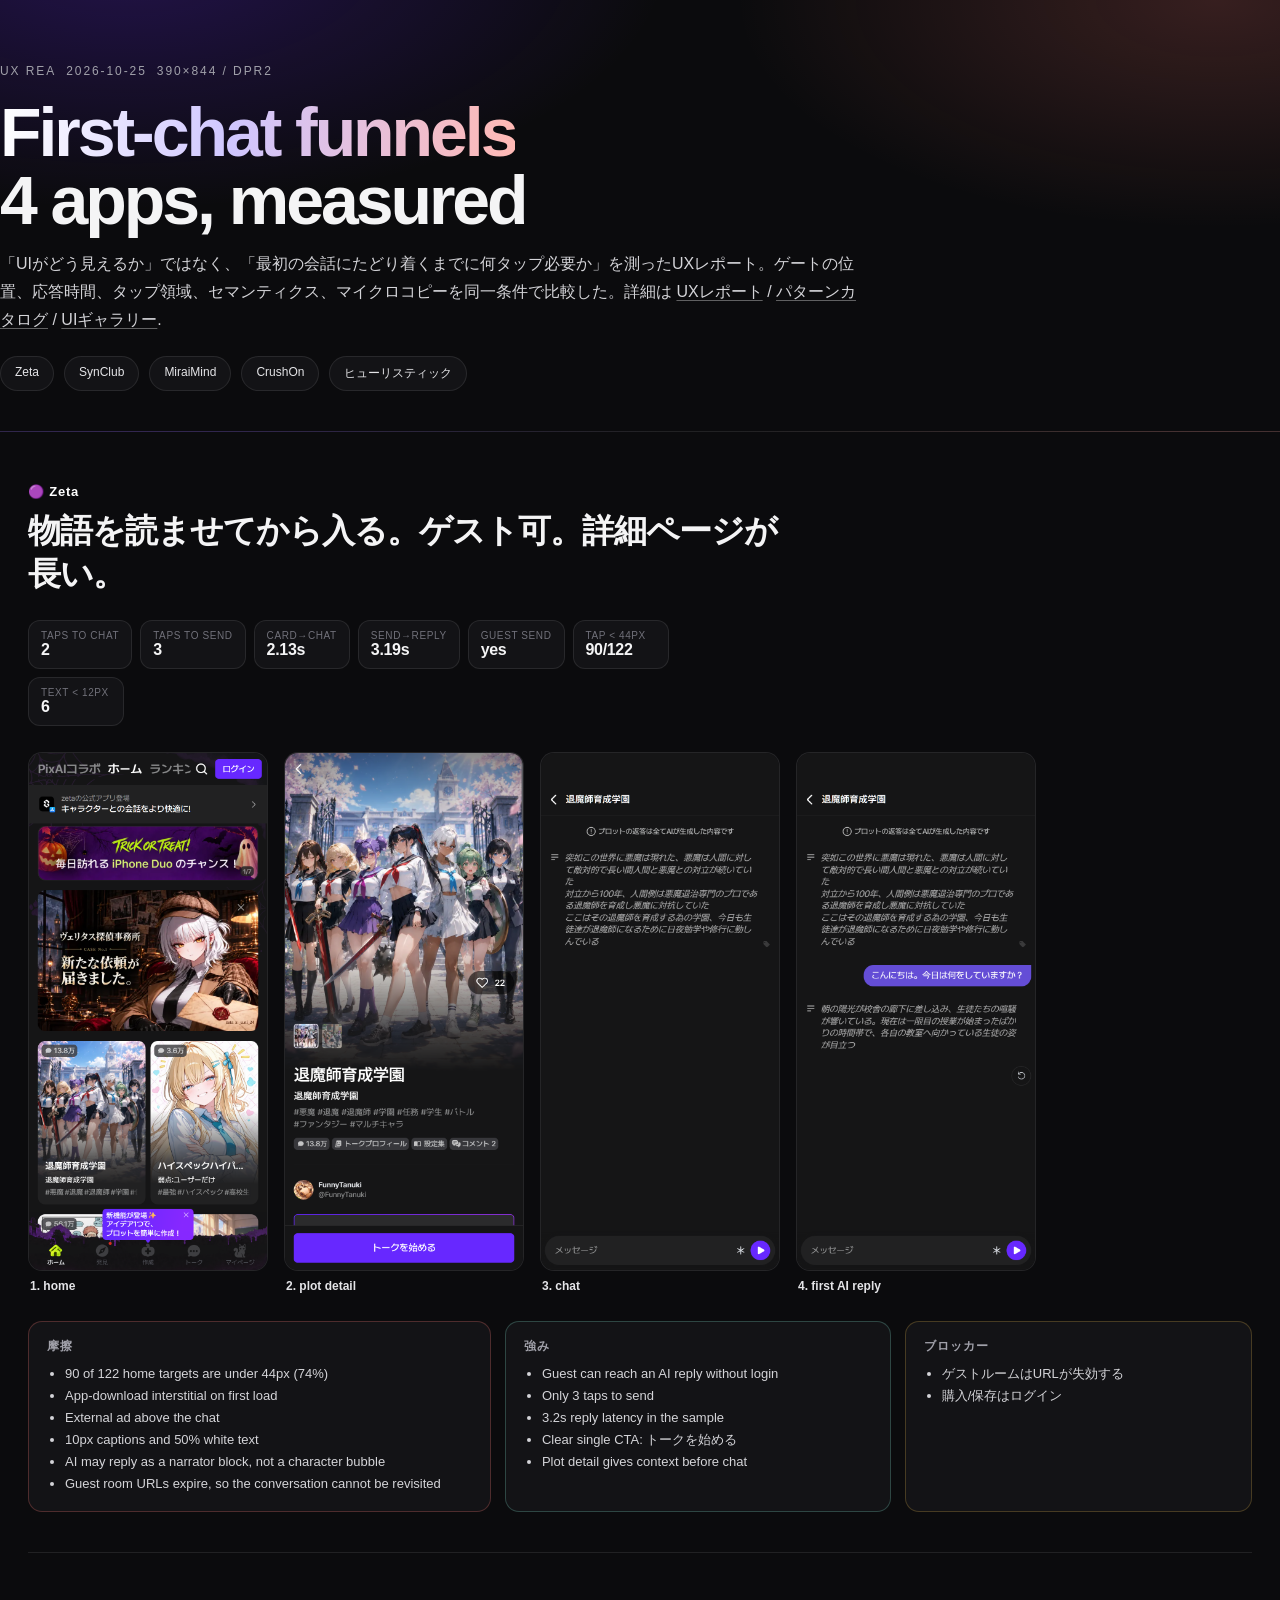
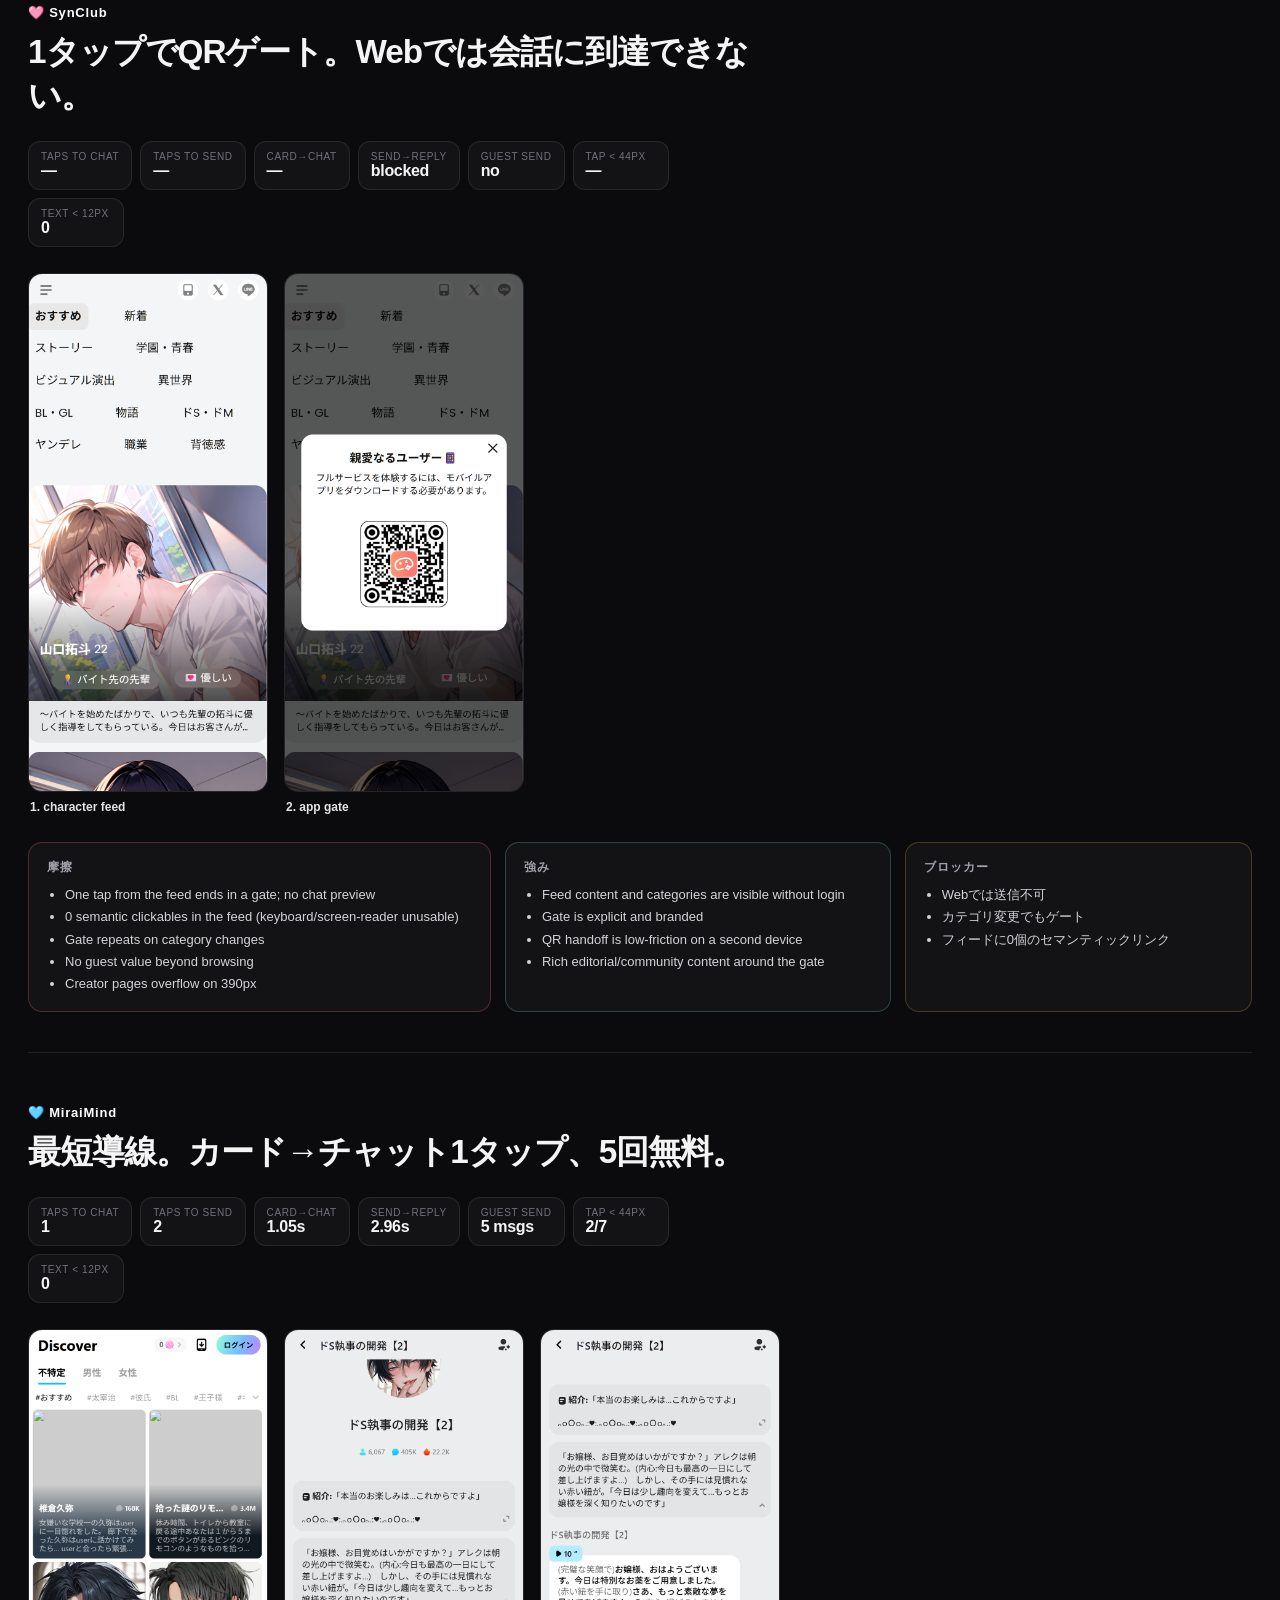
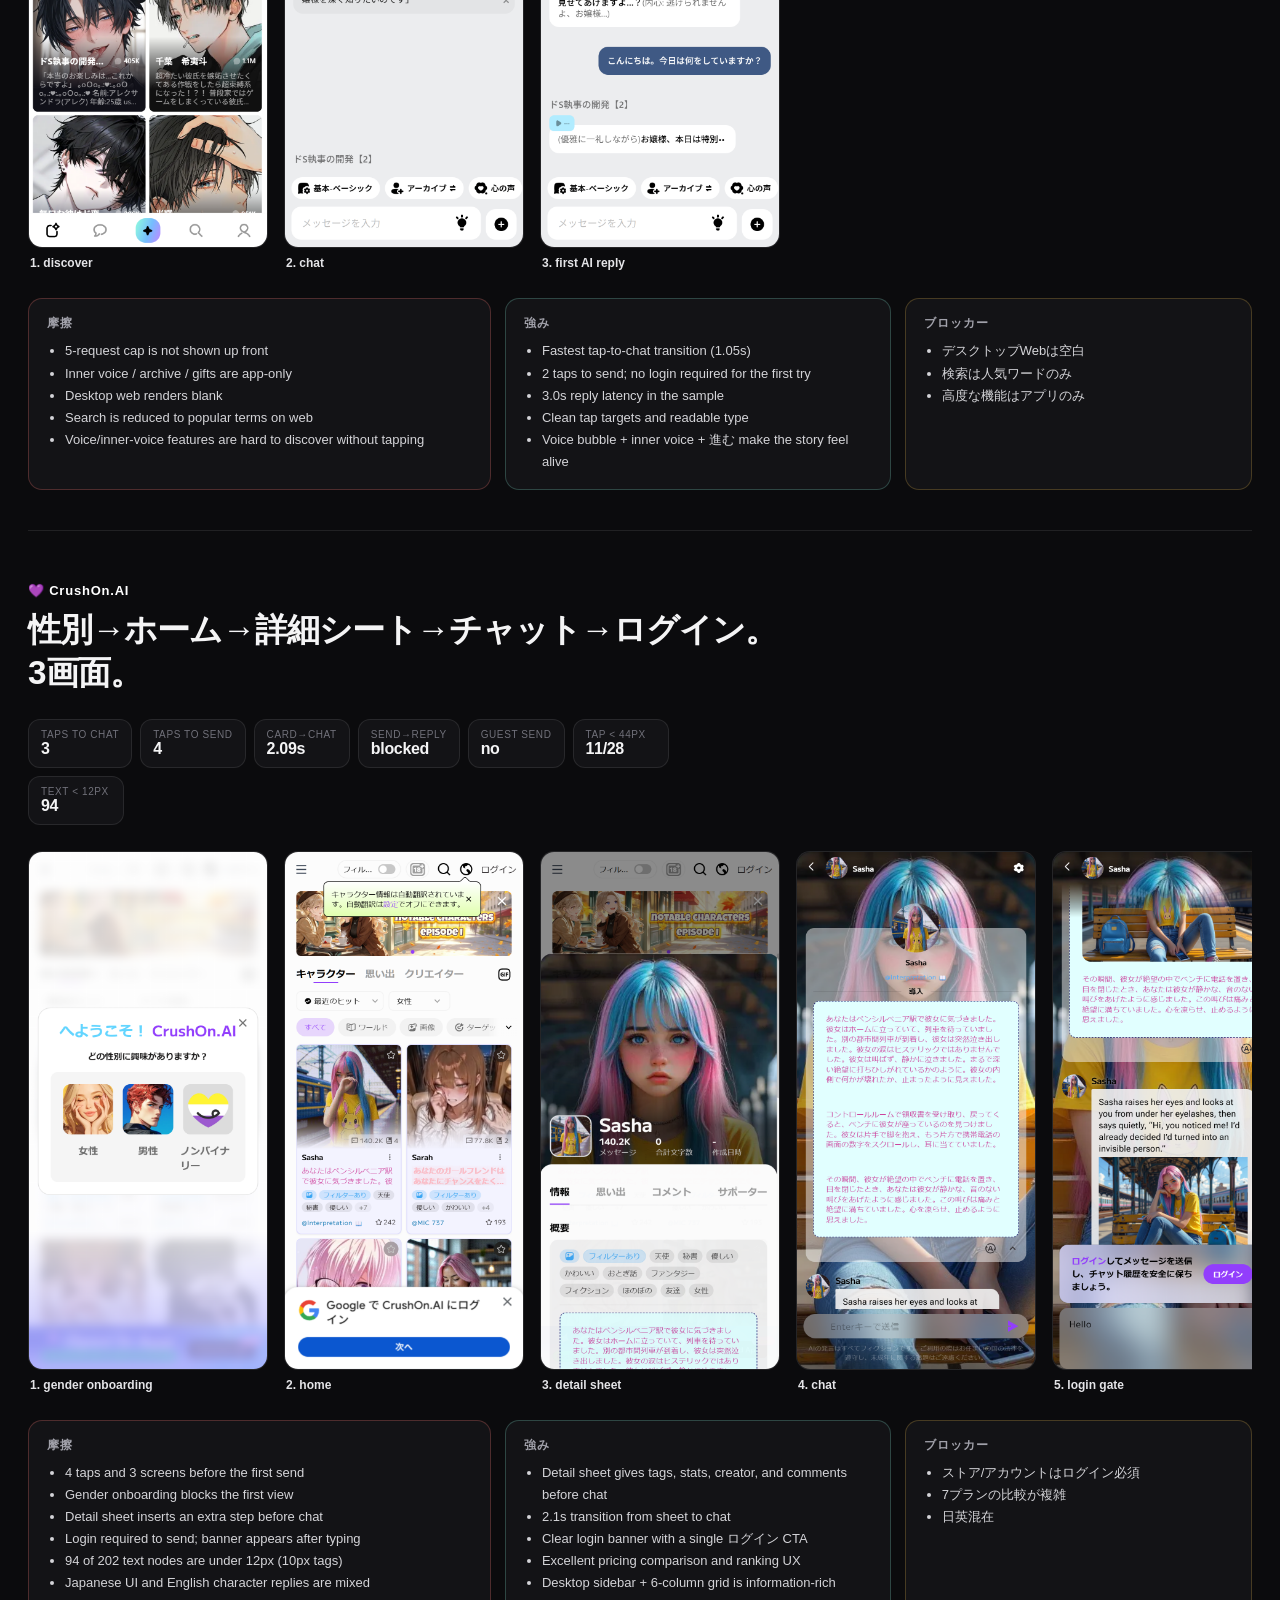
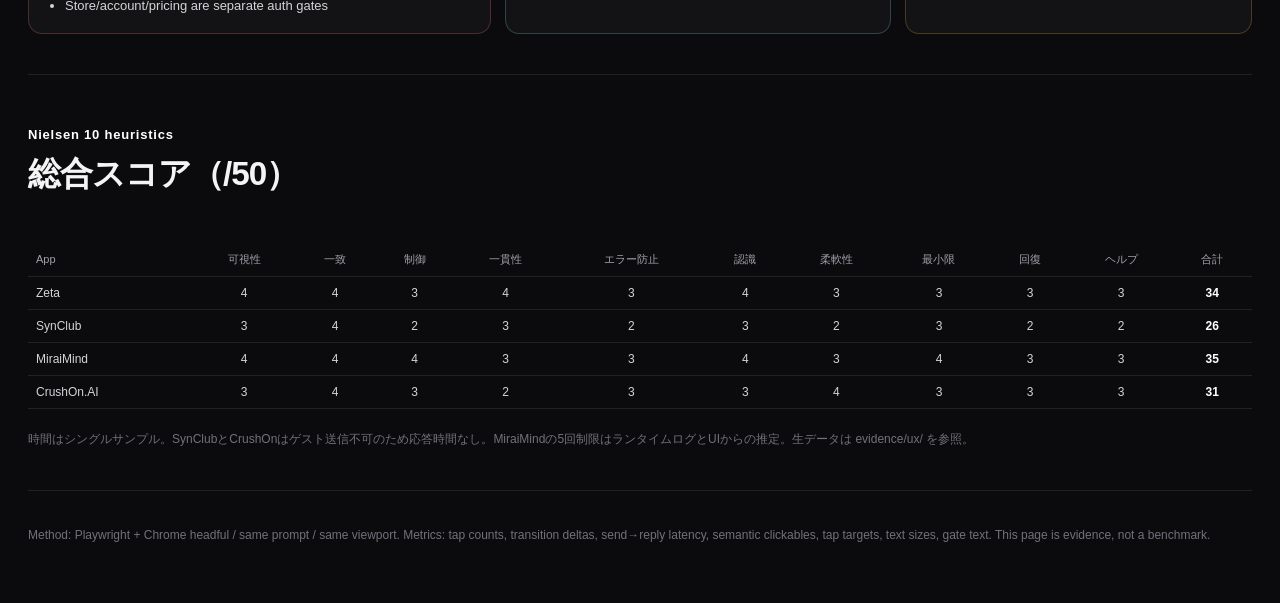
==== ux.html @ 7c49c16c "docs: add UX reverse-engineering report, funnel metrics, and pattern catalog" ====
<!DOCTYPE html>
<html lang="ja">
<head>
<meta charset="utf-8">
<meta name="viewport" content="width=device-width, initial-scale=1">
<title>UX REA — Zeta / SynClub / MiraiMind / CrushOn</title>
<style>
  :root{--bg:#0b0b0d;--panel:#131316;--line:rgba(255,255,255,.09);--text:#f4f4f5;--muted:#a1a1aa;--dim:#71717a;--max:1440px}
  *{box-sizing:border-box}
  body{margin:0;background:var(--bg);color:var(--text);font-family:"Inter","Helvetica Neue",Arial,"Hiragino Kaku Gothic ProN","Yu Gothic",sans-serif;-webkit-font-smoothing:antialiased}
  a{color:inherit}
  .wrap{max-width:var(--max);margin:0 auto;padding:0 28px}
  header.hero{border-bottom:1px solid var(--line);background:radial-gradient(900px 420px at 10% -10%,rgba(103,40,255,.25),transparent 60%),radial-gradient(800px 380px at 95% 0%,rgba(255,120,112,.18),transparent 60%)}
  .hero-inner{padding:64px 0 40px}
  .kicker{display:flex;gap:10px;align-items:center;font-size:12px;letter-spacing:.16em;text-transform:uppercase;color:var(--muted)}
  h1{font-size:clamp(36px,5.6vw,68px);line-height:1;letter-spacing:-.045em;margin:20px 0 16px;font-weight:800}
  h1 .g{background:linear-gradient(92deg,#fff,#cfc6ff 45%,#ffb9b4);-webkit-background-clip:text;background-clip:text;color:transparent}
  .lede{max-width:860px;color:#d4d4d8;font-size:16px;line-height:1.75}
  .lede a{text-decoration:underline;text-underline-offset:3px;text-decoration-color:rgba(255,255,255,.35)}
  .top{display:flex;gap:10px;flex-wrap:wrap;margin-top:22px}
  .top a{font-size:12px;border:1px solid var(--line);border-radius:999px;padding:8px 14px;text-decoration:none;color:#e4e4e7;background:var(--panel)}
  .app{padding:52px 0 40px;border-bottom:1px solid var(--line)}
  .app-head{display:flex;justify-content:space-between;align-items:flex-start;gap:24px;flex-wrap:wrap}
  .app .kicker{font-size:13px;letter-spacing:.06em;text-transform:none;color:#fff;font-weight:600}
  .app h2{font-size:clamp(22px,2.6vw,34px);letter-spacing:-.03em;margin:10px 0 0;max-width:760px;line-height:1.3}
  .chips{display:flex;flex-wrap:wrap;gap:8px;max-width:660px}
  .chip{background:var(--panel);border:1px solid var(--line);border-radius:12px;padding:9px 12px;min-width:96px}
  .chip span{display:block;font-size:10px;text-transform:uppercase;letter-spacing:.06em;color:var(--dim)}
  .chip b{font-size:16px;letter-spacing:-.02em}
  .strip{display:flex;gap:16px;overflow-x:auto;padding:26px 0 10px;scroll-snap-type:x mandatory}
  .step{flex:0 0 auto;width:240px;margin:0;scroll-snap-align:start}
  .shot{background:#0f0f12;border:1px solid var(--line);border-radius:14px;overflow:hidden;aspect-ratio:390/844}
  .shot img{width:100%;height:100%;object-fit:cover;object-position:top;display:block}
  .step figcaption{display:flex;justify-content:space-between;gap:8px;font-size:12px;color:var(--muted);padding:8px 2px 0}
  .step figcaption b{color:#e4e4e7;font-weight:600}
  .step figcaption span{color:var(--dim);white-space:nowrap}
  .cols{display:grid;grid-template-columns:1.2fr 1fr .9fr;gap:14px;margin-top:18px}
  .panel{background:var(--panel);border:1px solid var(--line);border-radius:14px;padding:16px 18px}
  .panel h3{margin:0 0 8px;font-size:12px;letter-spacing:.08em;text-transform:uppercase;color:var(--muted)}
  .panel ul{margin:0;padding-left:18px;color:#d4d4d8;font-size:13px;line-height:1.7}
  .panel.bad{border-color:rgba(255,120,112,.25)}
  .panel.good{border-color:rgba(142,248,226,.22)}
  .panel.gate{border-color:rgba(255,200,80,.22)}
  .score{margin:48px 0 20px;overflow:auto}
  table{width:100%;border-collapse:collapse;font-size:12px;min-width:900px}
  th,td{padding:9px 8px;border-bottom:1px solid var(--line);text-align:center;color:#d4d4d8}
  th{color:var(--muted);font-weight:500;font-size:11px}
  td:first-child,th:first-child{text-align:left}
  tr td:last-child{color:#fff}
  .note{color:var(--dim);font-size:12px;line-height:1.8;margin:10px 0 0}
  footer{padding:34px 0 56px;color:var(--dim);font-size:12px;line-height:1.8}
  @media(max-width:900px){.cols{grid-template-columns:1fr}.step{width:200px}}
</style>
</head>
<body>
<header class="hero"><div class="wrap hero-inner">
  <div class="kicker"><span>UX REA</span><span>2026-10-25</span><span>390×844 / DPR2</span></div>
  <h1><span class="g">First-chat funnels</span><br>4 apps, measured</h1>
  <p class="lede">「UIがどう見えるか」ではなく、「最初の会話にたどり着くまでに何タップ必要か」を測ったUXレポート。ゲートの位置、応答時間、タップ領域、セマンティクス、マイクロコピーを同一条件で比較した。詳細は <a href="docs/11-ux-reverse-engineering.md">UXレポート</a> / <a href="docs/12-ux-patterns.md">パターンカタログ</a> / <a href="index.html">UIギャラリー</a>.</p>
  <div class="top">
    <a href="#zeta">Zeta</a><a href="#synclub">SynClub</a><a href="#miraimind">MiraiMind</a><a href="#crushon">CrushOn</a><a href="#heuristics">ヒューリスティック</a>
  </div>
</div></header>
<main class="wrap">
  <section class="app zeta" id="zeta">
    <div class="app-head">
      <div>
        <div class="kicker">🟣 Zeta</div>
        <h2>物語を読ませてから入る。ゲスト可。詳細ページが長い。</h2>
      </div>
      <div class="chips"><div class="chip"><span>taps to chat</span><b>2</b></div><div class="chip"><span>taps to send</span><b>3</b></div><div class="chip"><span>card→chat</span><b>2.13s</b></div><div class="chip"><span>send→reply</span><b>3.19s</b></div><div class="chip"><span>guest send</span><b>yes</b></div><div class="chip"><span>tap < 44px</span><b>90/122</b></div><div class="chip"><span>text < 12px</span><b>6</b></div></div>
    </div>
    <div class="strip"><figure class="step">
      <div class="shot"><img src="evidence/ux/zeta_step1_home.png" alt="home" loading="lazy"></div>
      <figcaption><b>1. home</b></figcaption>
    </figure><figure class="step">
      <div class="shot"><img src="evidence/ux/zeta_step2_detail.png" alt="plot detail" loading="lazy"></div>
      <figcaption><b>2. plot detail</b></figcaption>
    </figure><figure class="step">
      <div class="shot"><img src="evidence/ux/zeta_step3_chat.png" alt="chat" loading="lazy"></div>
      <figcaption><b>3. chat</b></figcaption>
    </figure><figure class="step">
      <div class="shot"><img src="evidence/ux/zeta_step4_reply.png" alt="first AI reply" loading="lazy"></div>
      <figcaption><b>4. first AI reply</b></figcaption>
    </figure></div>
    <div class="cols">
      <div class="panel bad"><h3>摩擦</h3><ul><li>90 of 122 home targets are under 44px (74%)</li><li>App-download interstitial on first load</li><li>External ad above the chat</li><li>10px captions and 50% white text</li><li>AI may reply as a narrator block, not a character bubble</li><li>Guest room URLs expire, so the conversation cannot be revisited</li></ul></div>
      <div class="panel good"><h3>強み</h3><ul><li>Guest can reach an AI reply without login</li><li>Only 3 taps to send</li><li>3.2s reply latency in the sample</li><li>Clear single CTA: トークを始める</li><li>Plot detail gives context before chat</li></ul></div>
      <div class="panel gate"><h3>ブロッカー</h3><ul><li>ゲストルームはURLが失効する</li><li>購入/保存はログイン</li></ul></div>
    </div>
  </section>
  <section class="app synclub" id="synclub">
    <div class="app-head">
      <div>
        <div class="kicker">🩷 SynClub</div>
        <h2>1タップでQRゲート。Webでは会話に到達できない。</h2>
      </div>
      <div class="chips"><div class="chip"><span>taps to chat</span><b>—</b></div><div class="chip"><span>taps to send</span><b>—</b></div><div class="chip"><span>card→chat</span><b>—</b></div><div class="chip"><span>send→reply</span><b>blocked</b></div><div class="chip"><span>guest send</span><b>no</b></div><div class="chip"><span>tap < 44px</span><b>—</b></div><div class="chip"><span>text < 12px</span><b>0</b></div></div>
    </div>
    <div class="strip"><figure class="step">
      <div class="shot"><img src="evidence/ux/synclub_step1_feed.png" alt="character feed" loading="lazy"></div>
      <figcaption><b>1. character feed</b></figcaption>
    </figure><figure class="step">
      <div class="shot"><img src="evidence/ux/synclub_step2_gate.png" alt="app gate" loading="lazy"></div>
      <figcaption><b>2. app gate</b></figcaption>
    </figure></div>
    <div class="cols">
      <div class="panel bad"><h3>摩擦</h3><ul><li>One tap from the feed ends in a gate; no chat preview</li><li>0 semantic clickables in the feed (keyboard/screen-reader unusable)</li><li>Gate repeats on category changes</li><li>No guest value beyond browsing</li><li>Creator pages overflow on 390px</li></ul></div>
      <div class="panel good"><h3>強み</h3><ul><li>Feed content and categories are visible without login</li><li>Gate is explicit and branded</li><li>QR handoff is low-friction on a second device</li><li>Rich editorial/community content around the gate</li></ul></div>
      <div class="panel gate"><h3>ブロッカー</h3><ul><li>Webでは送信不可</li><li>カテゴリ変更でもゲート</li><li>フィードに0個のセマンティックリンク</li></ul></div>
    </div>
  </section>
  <section class="app miraimind" id="miraimind">
    <div class="app-head">
      <div>
        <div class="kicker">🩵 MiraiMind</div>
        <h2>最短導線。カード→チャット1タップ、5回無料。</h2>
      </div>
      <div class="chips"><div class="chip"><span>taps to chat</span><b>1</b></div><div class="chip"><span>taps to send</span><b>2</b></div><div class="chip"><span>card→chat</span><b>1.05s</b></div><div class="chip"><span>send→reply</span><b>2.96s</b></div><div class="chip"><span>guest send</span><b>5 msgs</b></div><div class="chip"><span>tap < 44px</span><b>2/7</b></div><div class="chip"><span>text < 12px</span><b>0</b></div></div>
    </div>
    <div class="strip"><figure class="step">
      <div class="shot"><img src="evidence/ux/miraimind_step1_discover.png" alt="discover" loading="lazy"></div>
      <figcaption><b>1. discover</b></figcaption>
    </figure><figure class="step">
      <div class="shot"><img src="evidence/ux/miraimind_step2_chat.png" alt="chat" loading="lazy"></div>
      <figcaption><b>2. chat</b></figcaption>
    </figure><figure class="step">
      <div class="shot"><img src="evidence/ux/miraimind_step3_reply.png" alt="first AI reply" loading="lazy"></div>
      <figcaption><b>3. first AI reply</b></figcaption>
    </figure></div>
    <div class="cols">
      <div class="panel bad"><h3>摩擦</h3><ul><li>5-request cap is not shown up front</li><li>Inner voice / archive / gifts are app-only</li><li>Desktop web renders blank</li><li>Search is reduced to popular terms on web</li><li>Voice/inner-voice features are hard to discover without tapping</li></ul></div>
      <div class="panel good"><h3>強み</h3><ul><li>Fastest tap-to-chat transition (1.05s)</li><li>2 taps to send; no login required for the first try</li><li>3.0s reply latency in the sample</li><li>Clean tap targets and readable type</li><li>Voice bubble + inner voice + 進む make the story feel alive</li></ul></div>
      <div class="panel gate"><h3>ブロッカー</h3><ul><li>デスクトップWebは空白</li><li>検索は人気ワードのみ</li><li>高度な機能はアプリのみ</li></ul></div>
    </div>
  </section>
  <section class="app crushon" id="crushon">
    <div class="app-head">
      <div>
        <div class="kicker">💜 CrushOn.AI</div>
        <h2>性別→ホーム→詳細シート→チャット→ログイン。3画面。</h2>
      </div>
      <div class="chips"><div class="chip"><span>taps to chat</span><b>3</b></div><div class="chip"><span>taps to send</span><b>4</b></div><div class="chip"><span>card→chat</span><b>2.09s</b></div><div class="chip"><span>send→reply</span><b>blocked</b></div><div class="chip"><span>guest send</span><b>no</b></div><div class="chip"><span>tap < 44px</span><b>11/28</b></div><div class="chip"><span>text < 12px</span><b>94</b></div></div>
    </div>
    <div class="strip"><figure class="step">
      <div class="shot"><img src="evidence/ux/crushon_step1_welcome.png" alt="gender onboarding" loading="lazy"></div>
      <figcaption><b>1. gender onboarding</b></figcaption>
    </figure><figure class="step">
      <div class="shot"><img src="evidence/ux/crushon_step2_home.png" alt="home" loading="lazy"></div>
      <figcaption><b>2. home</b></figcaption>
    </figure><figure class="step">
      <div class="shot"><img src="evidence/ux/crushon_step3_detail.png" alt="detail sheet" loading="lazy"></div>
      <figcaption><b>3. detail sheet</b></figcaption>
    </figure><figure class="step">
      <div class="shot"><img src="evidence/ux/crushon_step4_chat.png" alt="chat" loading="lazy"></div>
      <figcaption><b>4. chat</b></figcaption>
    </figure><figure class="step">
      <div class="shot"><img src="evidence/ux/crushon_step5_gate.png" alt="login gate" loading="lazy"></div>
      <figcaption><b>5. login gate</b></figcaption>
    </figure></div>
    <div class="cols">
      <div class="panel bad"><h3>摩擦</h3><ul><li>4 taps and 3 screens before the first send</li><li>Gender onboarding blocks the first view</li><li>Detail sheet inserts an extra step before chat</li><li>Login required to send; banner appears after typing</li><li>94 of 202 text nodes are under 12px (10px tags)</li><li>Japanese UI and English character replies are mixed</li><li>Store/account/pricing are separate auth gates</li></ul></div>
      <div class="panel good"><h3>強み</h3><ul><li>Detail sheet gives tags, stats, creator, and comments before chat</li><li>2.1s transition from sheet to chat</li><li>Clear login banner with a single ログイン CTA</li><li>Excellent pricing comparison and ranking UX</li><li>Desktop sidebar + 6-column grid is information-rich</li></ul></div>
      <div class="panel gate"><h3>ブロッカー</h3><ul><li>ストア/アカウントはログイン必須</li><li>7プランの比較が複雑</li><li>日英混在</li></ul></div>
    </div>
  </section>
  <section class="app" id="heuristics">
    <div class="app-head"><div><div class="kicker">Nielsen 10 heuristics</div><h2>総合スコア（/50）</h2></div></div>
    <div class="score"><table>
      <thead><tr><th>App</th><th>可視性</th><th>一致</th><th>制御</th><th>一貫性</th><th>エラー防止</th><th>認識</th><th>柔軟性</th><th>最小限</th><th>回復</th><th>ヘルプ</th><th>合計</th></tr></thead>
      <tbody><tr><td>Zeta</td><td>4</td><td>4</td><td>3</td><td>4</td><td>3</td><td>4</td><td>3</td><td>3</td><td>3</td><td>3</td><td><b>34</b></td></tr><tr><td>SynClub</td><td>3</td><td>4</td><td>2</td><td>3</td><td>2</td><td>3</td><td>2</td><td>3</td><td>2</td><td>2</td><td><b>26</b></td></tr><tr><td>MiraiMind</td><td>4</td><td>4</td><td>4</td><td>3</td><td>3</td><td>4</td><td>3</td><td>4</td><td>3</td><td>3</td><td><b>35</b></td></tr><tr><td>CrushOn.AI</td><td>3</td><td>4</td><td>3</td><td>2</td><td>3</td><td>3</td><td>4</td><td>3</td><td>3</td><td>3</td><td><b>31</b></td></tr></tbody>
    </table></div>
    <p class="note">時間はシングルサンプル。SynClubとCrushOnはゲスト送信不可のため応答時間なし。MiraiMindの5回制限はランタイムログとUIからの推定。生データは evidence/ux/ を参照。</p>
  </section>
</main>
<footer><div class="wrap">Method: Playwright + Chrome headful / same prompt / same viewport. Metrics: tap counts, transition deltas, send→reply latency, semantic clickables, tap targets, text sizes, gate text. This page is evidence, not a benchmark.</div></footer>
</body>
</html>
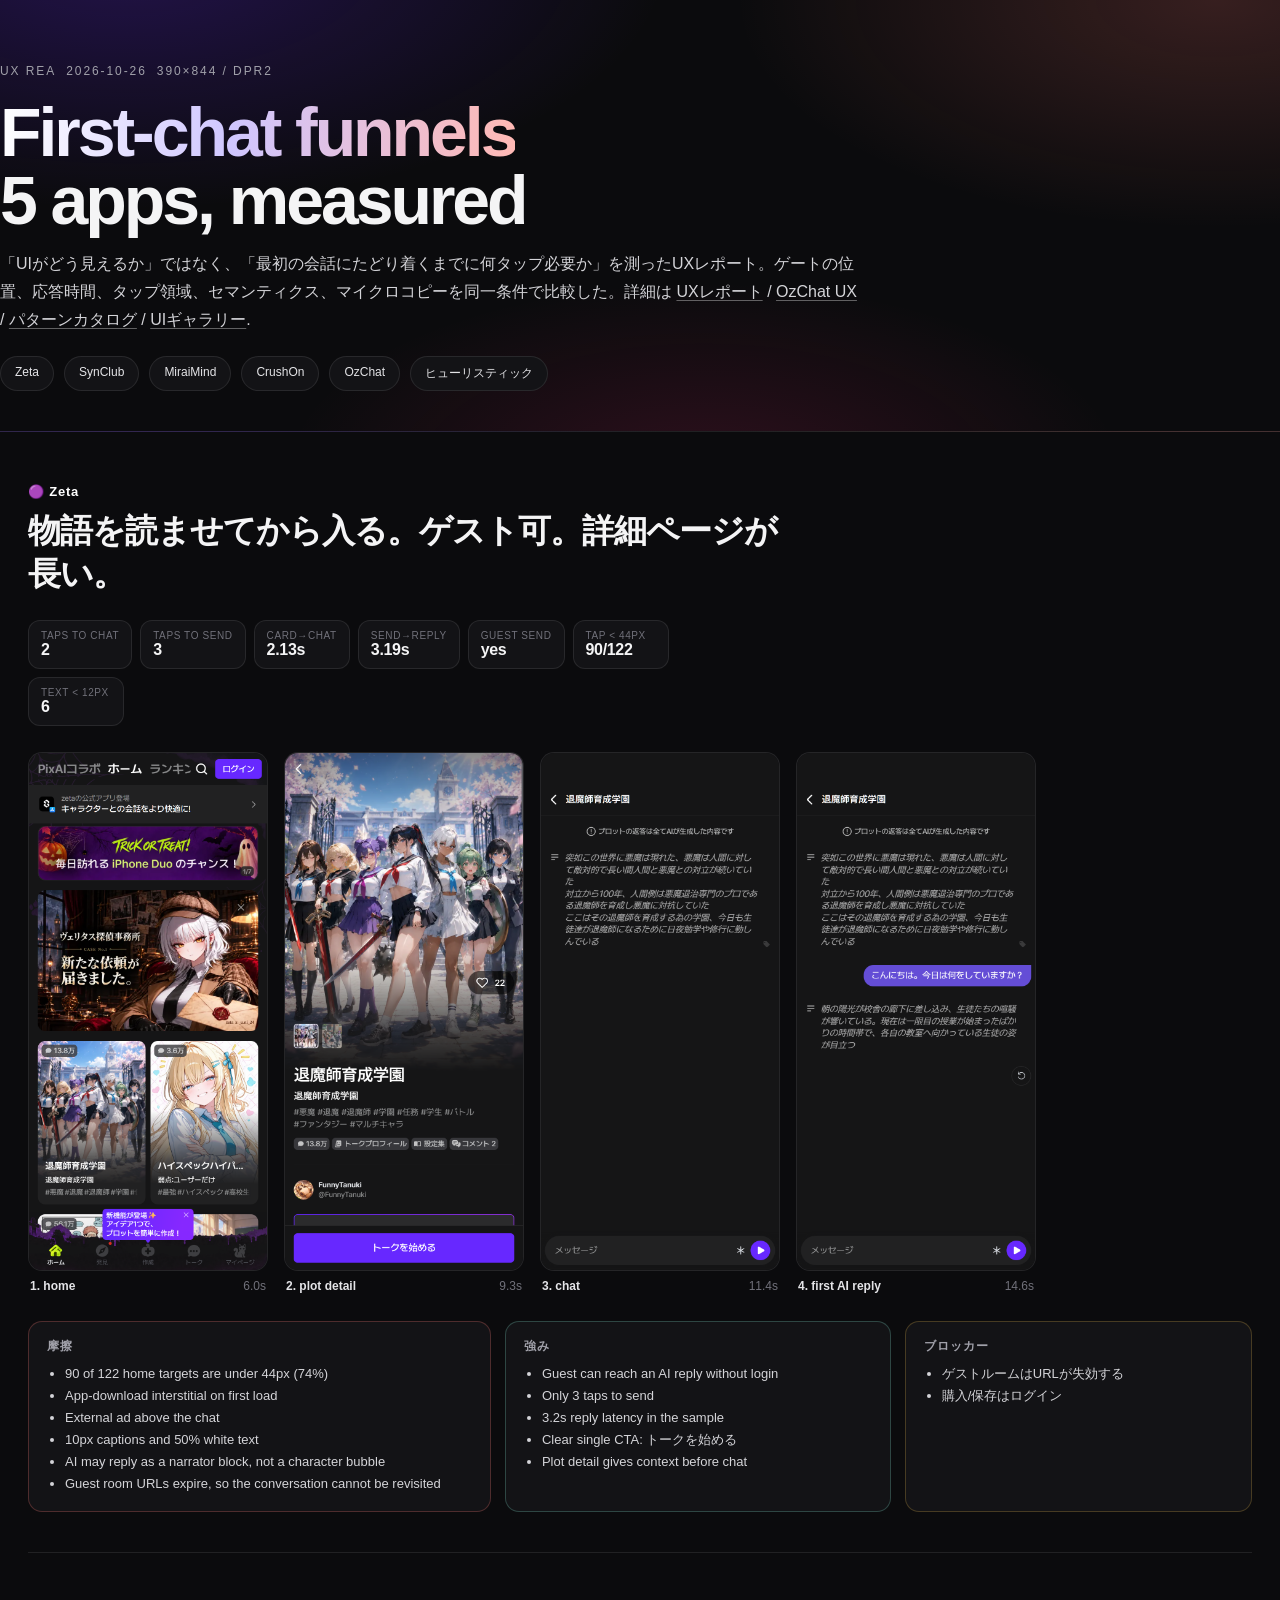
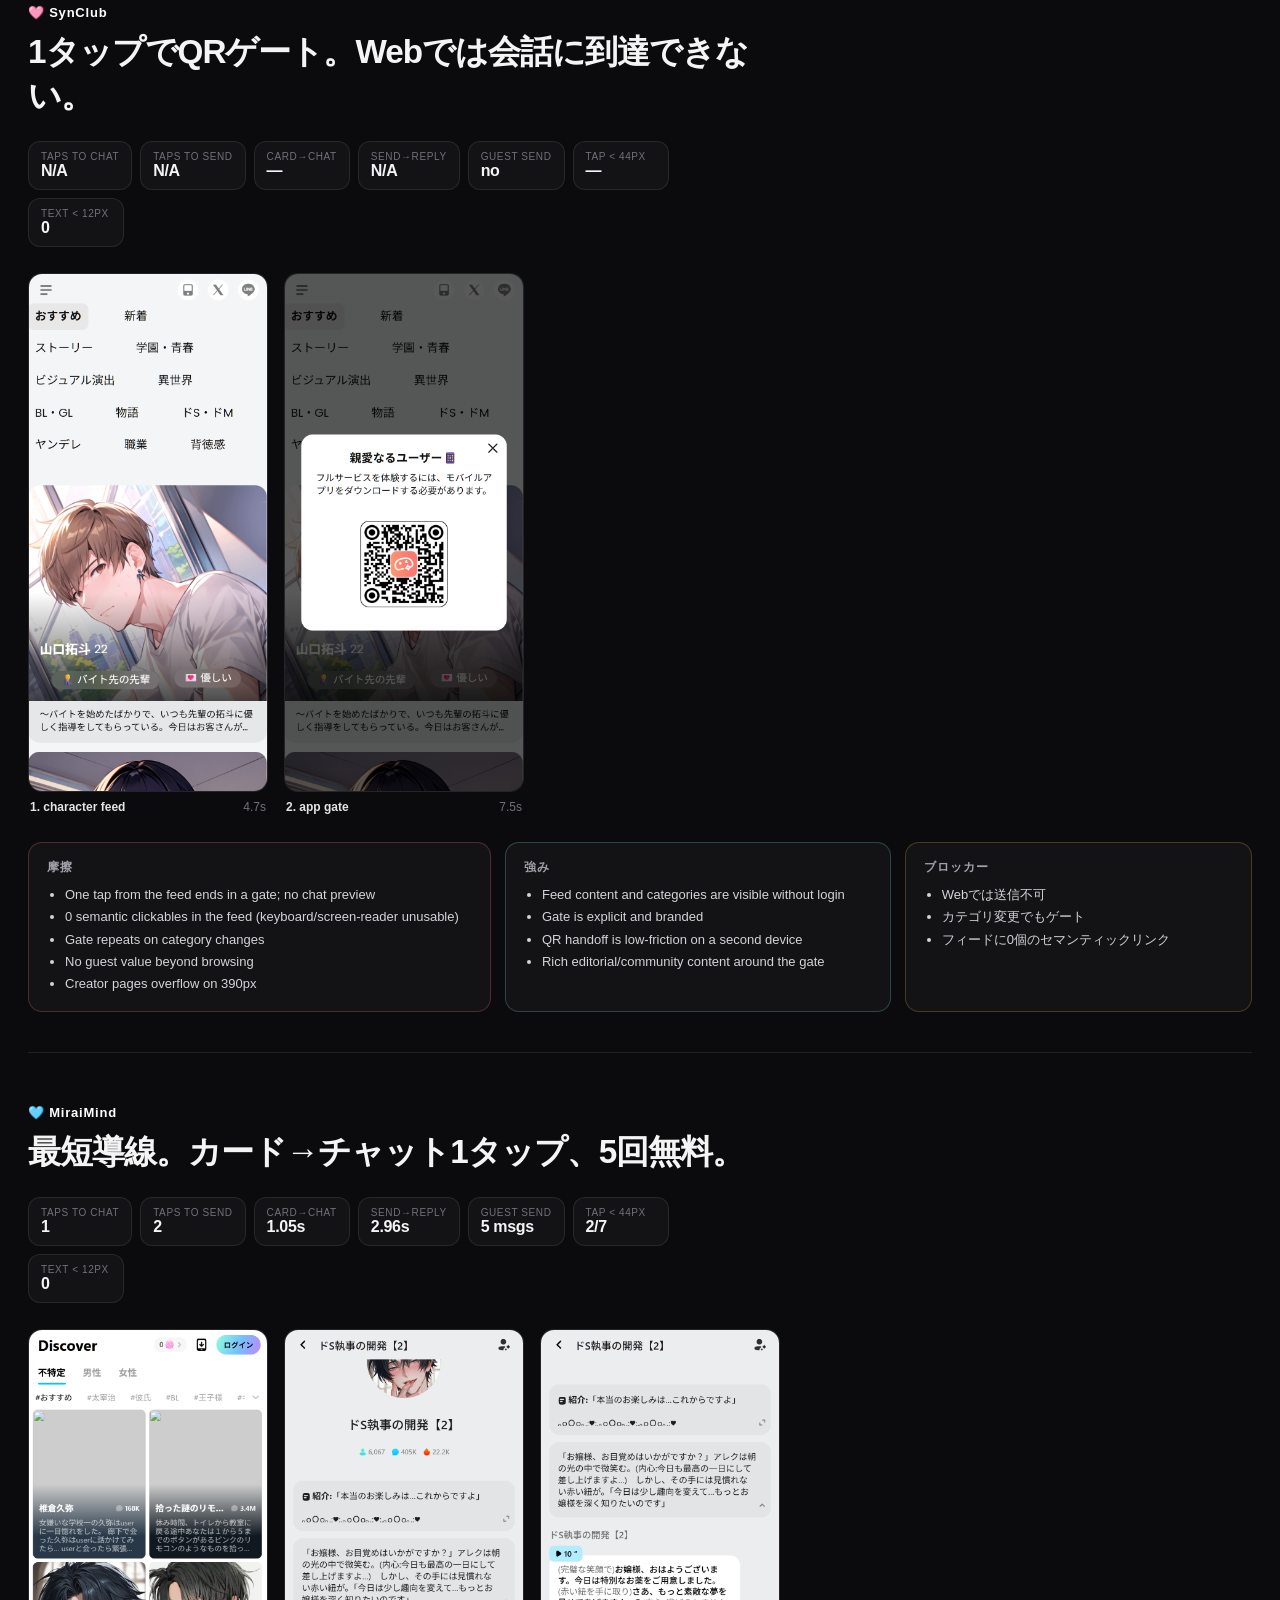
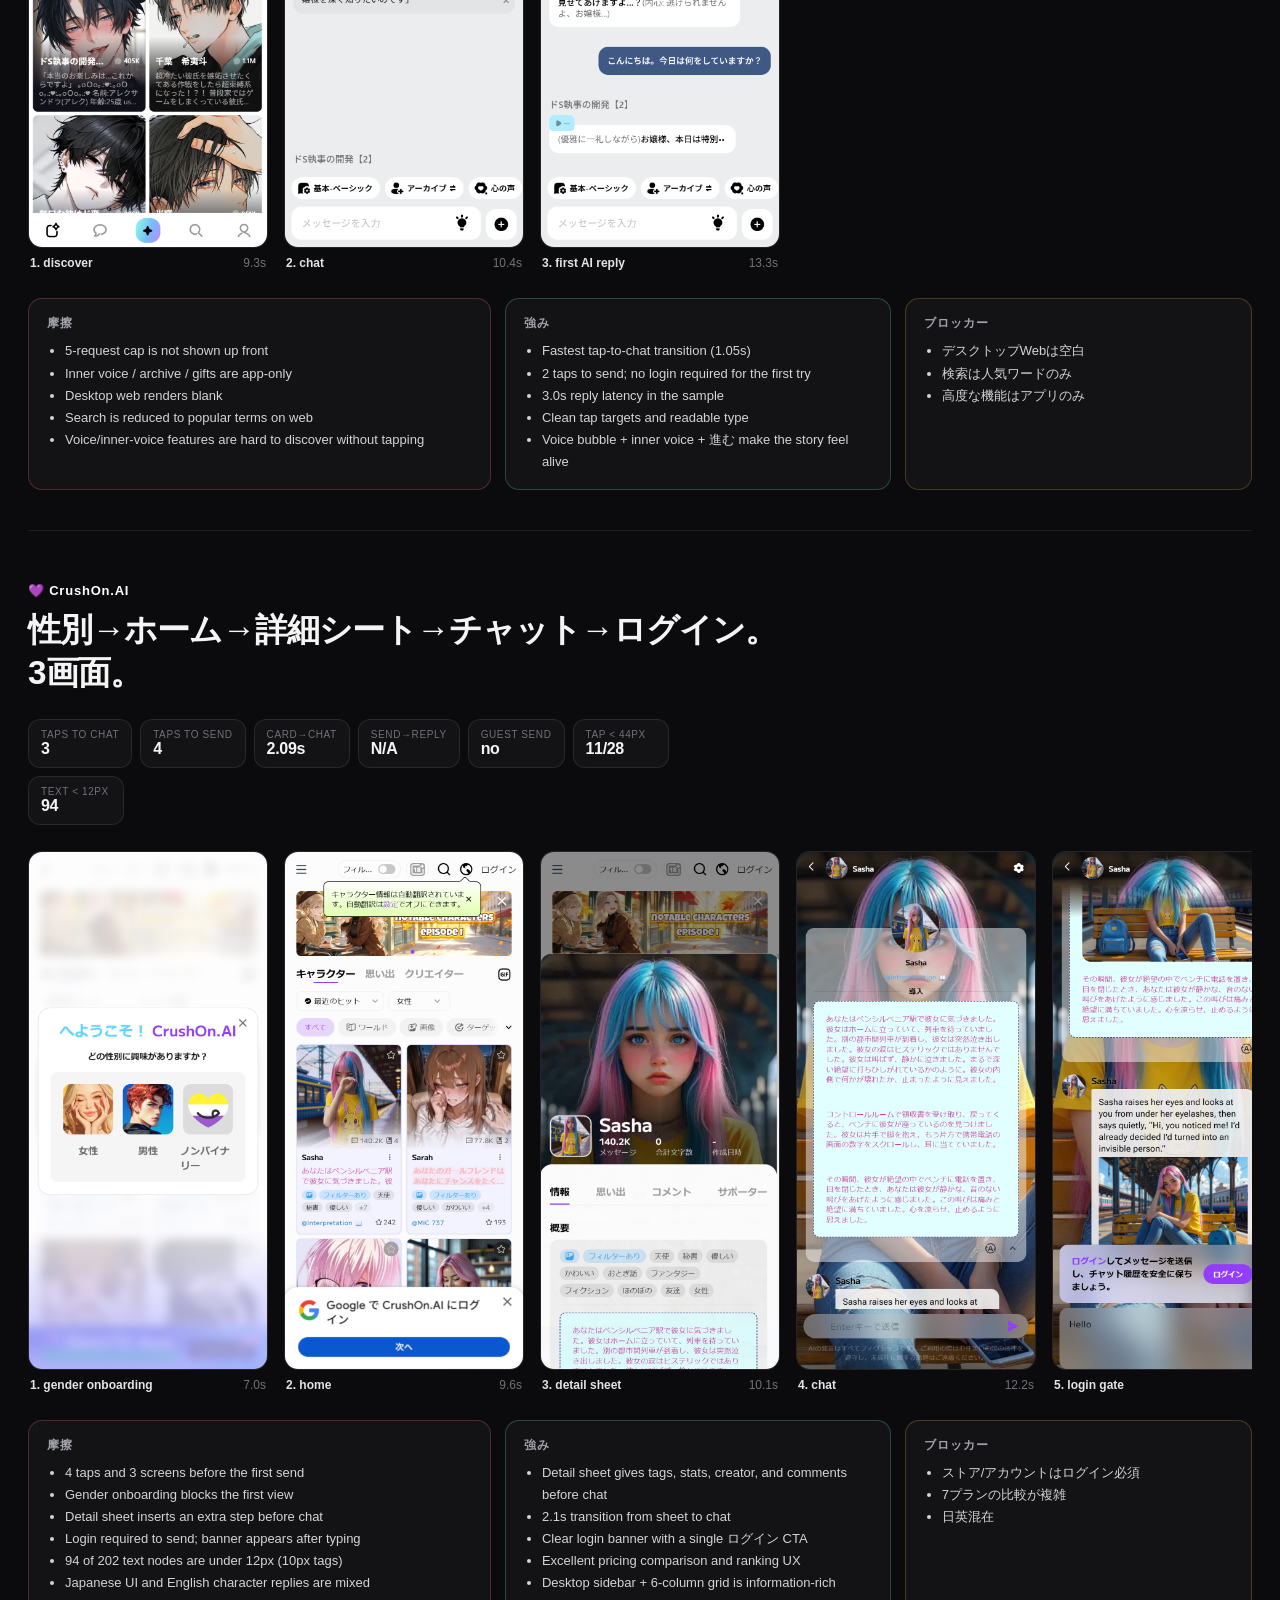
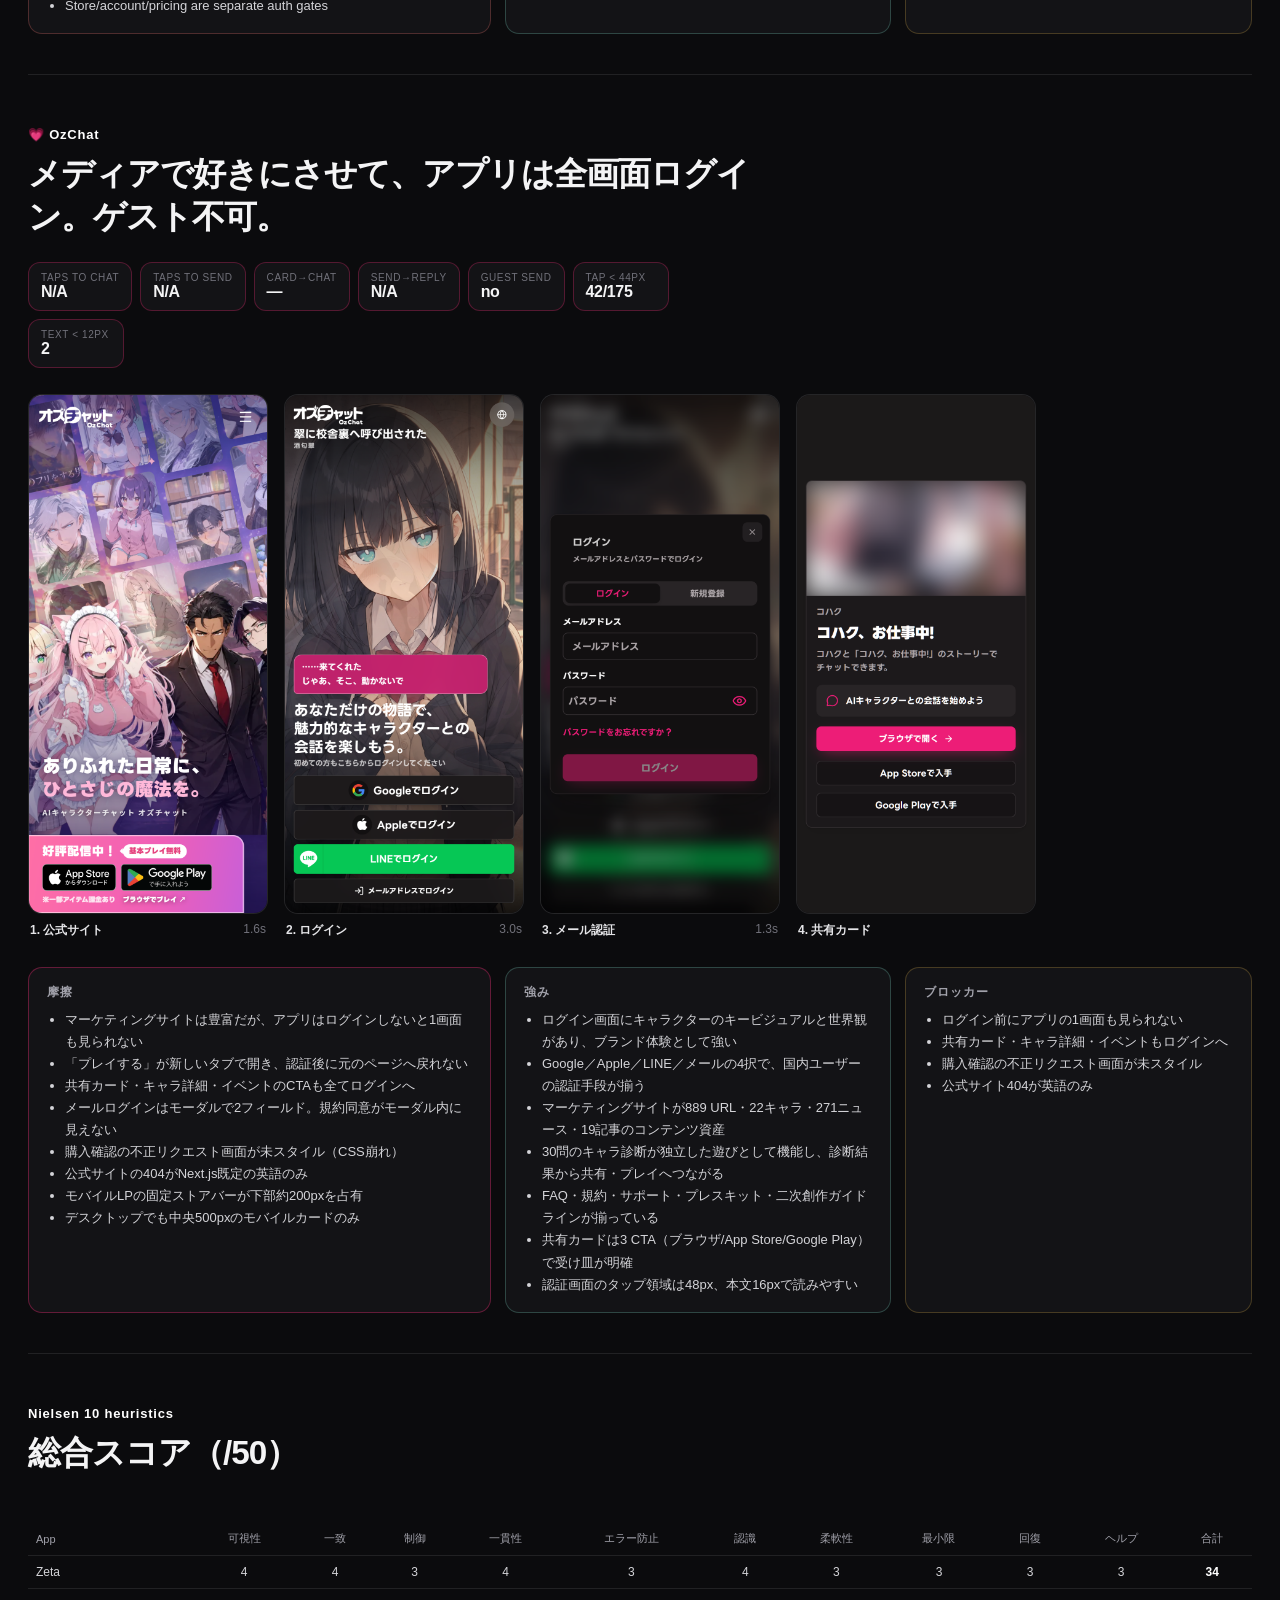
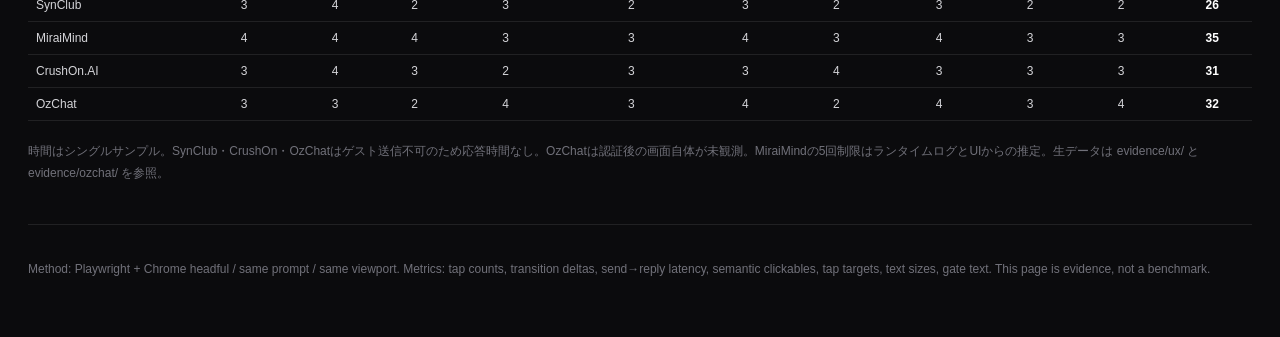
==== commit 7dd1bd80: "feat: add OzChat UI/UX teardown with 104 screens, REA analysis, and 5-app comparison" ====
--- a/ux.html
+++ b/ux.html
@@ -3,14 +3,14 @@
 <head>
 <meta charset="utf-8">
 <meta name="viewport" content="width=device-width, initial-scale=1">
-<title>UX REA — Zeta / SynClub / MiraiMind / CrushOn</title>
+<title>UX REA — Zeta / SynClub / MiraiMind / CrushOn / OzChat</title>
 <style>
   :root{--bg:#0b0b0d;--panel:#131316;--line:rgba(255,255,255,.09);--text:#f4f4f5;--muted:#a1a1aa;--dim:#71717a;--max:1440px}
   *{box-sizing:border-box}
   body{margin:0;background:var(--bg);color:var(--text);font-family:"Inter","Helvetica Neue",Arial,"Hiragino Kaku Gothic ProN","Yu Gothic",sans-serif;-webkit-font-smoothing:antialiased}
   a{color:inherit}
   .wrap{max-width:var(--max);margin:0 auto;padding:0 28px}
-  header.hero{border-bottom:1px solid var(--line);background:radial-gradient(900px 420px at 10% -10%,rgba(103,40,255,.25),transparent 60%),radial-gradient(800px 380px at 95% 0%,rgba(255,120,112,.18),transparent 60%)}
+  header.hero{border-bottom:1px solid var(--line);background:radial-gradient(900px 420px at 10% -10%,rgba(103,40,255,.25),transparent 60%),radial-gradient(800px 380px at 95% 0%,rgba(255,120,112,.18),transparent 60%),radial-gradient(700px 320px at 55% 110%,rgba(255,42,120,.14),transparent 60%)}
   .hero-inner{padding:64px 0 40px}
   .kicker{display:flex;gap:10px;align-items:center;font-size:12px;letter-spacing:.16em;text-transform:uppercase;color:var(--muted)}
   h1{font-size:clamp(36px,5.6vw,68px);line-height:1;letter-spacing:-.045em;margin:20px 0 16px;font-weight:800}
@@ -20,6 +20,8 @@
   .top{display:flex;gap:10px;flex-wrap:wrap;margin-top:22px}
   .top a{font-size:12px;border:1px solid var(--line);border-radius:999px;padding:8px 14px;text-decoration:none;color:#e4e4e7;background:var(--panel)}
   .app{padding:52px 0 40px;border-bottom:1px solid var(--line)}
+  .app.ozchat .chip{border-color:rgba(255,42,120,.28)}
+  .app.ozchat .panel.bad{border-color:rgba(255,42,120,.34)}
   .app-head{display:flex;justify-content:space-between;align-items:flex-start;gap:24px;flex-wrap:wrap}
   .app .kicker{font-size:13px;letter-spacing:.06em;text-transform:none;color:#fff;font-weight:600}
   .app h2{font-size:clamp(22px,2.6vw,34px);letter-spacing:-.03em;margin:10px 0 0;max-width:760px;line-height:1.3}
@@ -54,11 +56,11 @@
 </head>
 <body>
 <header class="hero"><div class="wrap hero-inner">
-  <div class="kicker"><span>UX REA</span><span>2026-10-25</span><span>390×844 / DPR2</span></div>
-  <h1><span class="g">First-chat funnels</span><br>4 apps, measured</h1>
-  <p class="lede">「UIがどう見えるか」ではなく、「最初の会話にたどり着くまでに何タップ必要か」を測ったUXレポート。ゲートの位置、応答時間、タップ領域、セマンティクス、マイクロコピーを同一条件で比較した。詳細は <a href="docs/11-ux-reverse-engineering.md">UXレポート</a> / <a href="docs/12-ux-patterns.md">パターンカタログ</a> / <a href="index.html">UIギャラリー</a>.</p>
+  <div class="kicker"><span>UX REA</span><span>2026-10-26</span><span>390×844 / DPR2</span></div>
+  <h1><span class="g">First-chat funnels</span><br>5 apps, measured</h1>
+  <p class="lede">「UIがどう見えるか」ではなく、「最初の会話にたどり着くまでに何タップ必要か」を測ったUXレポート。ゲートの位置、応答時間、タップ領域、セマンティクス、マイクロコピーを同一条件で比較した。詳細は <a href="docs/11-ux-reverse-engineering.md">UXレポート</a> / <a href="docs/14-ozchat-ux.md">OzChat UX</a> / <a href="docs/12-ux-patterns.md">パターンカタログ</a> / <a href="index.html">UIギャラリー</a>.</p>
   <div class="top">
-    <a href="#zeta">Zeta</a><a href="#synclub">SynClub</a><a href="#miraimind">MiraiMind</a><a href="#crushon">CrushOn</a><a href="#heuristics">ヒューリスティック</a>
+    <a href="#zeta">Zeta</a><a href="#synclub">SynClub</a><a href="#miraimind">MiraiMind</a><a href="#crushon">CrushOn</a><a href="#ozchat">OzChat</a><a href="#heuristics">ヒューリスティック</a>
   </div>
 </div></header>
 <main class="wrap">
@@ -72,16 +74,16 @@
     </div>
     <div class="strip"><figure class="step">
       <div class="shot"><img src="evidence/ux/zeta_step1_home.png" alt="home" loading="lazy"></div>
-      <figcaption><b>1. home</b></figcaption>
+      <figcaption><b>1. home</b><span>6.0s</span></figcaption>
     </figure><figure class="step">
       <div class="shot"><img src="evidence/ux/zeta_step2_detail.png" alt="plot detail" loading="lazy"></div>
-      <figcaption><b>2. plot detail</b></figcaption>
+      <figcaption><b>2. plot detail</b><span>9.3s</span></figcaption>
     </figure><figure class="step">
       <div class="shot"><img src="evidence/ux/zeta_step3_chat.png" alt="chat" loading="lazy"></div>
-      <figcaption><b>3. chat</b></figcaption>
+      <figcaption><b>3. chat</b><span>11.4s</span></figcaption>
     </figure><figure class="step">
       <div class="shot"><img src="evidence/ux/zeta_step4_reply.png" alt="first AI reply" loading="lazy"></div>
-      <figcaption><b>4. first AI reply</b></figcaption>
+      <figcaption><b>4. first AI reply</b><span>14.6s</span></figcaption>
     </figure></div>
     <div class="cols">
       <div class="panel bad"><h3>摩擦</h3><ul><li>90 of 122 home targets are under 44px (74%)</li><li>App-download interstitial on first load</li><li>External ad above the chat</li><li>10px captions and 50% white text</li><li>AI may reply as a narrator block, not a character bubble</li><li>Guest room URLs expire, so the conversation cannot be revisited</li></ul></div>
@@ -95,14 +97,14 @@
         <div class="kicker">🩷 SynClub</div>
         <h2>1タップでQRゲート。Webでは会話に到達できない。</h2>
       </div>
-      <div class="chips"><div class="chip"><span>taps to chat</span><b>—</b></div><div class="chip"><span>taps to send</span><b>—</b></div><div class="chip"><span>card→chat</span><b>—</b></div><div class="chip"><span>send→reply</span><b>blocked</b></div><div class="chip"><span>guest send</span><b>no</b></div><div class="chip"><span>tap < 44px</span><b>—</b></div><div class="chip"><span>text < 12px</span><b>0</b></div></div>
+      <div class="chips"><div class="chip"><span>taps to chat</span><b>N/A</b></div><div class="chip"><span>taps to send</span><b>N/A</b></div><div class="chip"><span>card→chat</span><b>—</b></div><div class="chip"><span>send→reply</span><b>N/A</b></div><div class="chip"><span>guest send</span><b>no</b></div><div class="chip"><span>tap < 44px</span><b>—</b></div><div class="chip"><span>text < 12px</span><b>0</b></div></div>
     </div>
     <div class="strip"><figure class="step">
       <div class="shot"><img src="evidence/ux/synclub_step1_feed.png" alt="character feed" loading="lazy"></div>
-      <figcaption><b>1. character feed</b></figcaption>
+      <figcaption><b>1. character feed</b><span>4.7s</span></figcaption>
     </figure><figure class="step">
       <div class="shot"><img src="evidence/ux/synclub_step2_gate.png" alt="app gate" loading="lazy"></div>
-      <figcaption><b>2. app gate</b></figcaption>
+      <figcaption><b>2. app gate</b><span>7.5s</span></figcaption>
     </figure></div>
     <div class="cols">
       <div class="panel bad"><h3>摩擦</h3><ul><li>One tap from the feed ends in a gate; no chat preview</li><li>0 semantic clickables in the feed (keyboard/screen-reader unusable)</li><li>Gate repeats on category changes</li><li>No guest value beyond browsing</li><li>Creator pages overflow on 390px</li></ul></div>
@@ -120,13 +122,13 @@
     </div>
     <div class="strip"><figure class="step">
       <div class="shot"><img src="evidence/ux/miraimind_step1_discover.png" alt="discover" loading="lazy"></div>
-      <figcaption><b>1. discover</b></figcaption>
+      <figcaption><b>1. discover</b><span>9.3s</span></figcaption>
     </figure><figure class="step">
       <div class="shot"><img src="evidence/ux/miraimind_step2_chat.png" alt="chat" loading="lazy"></div>
-      <figcaption><b>2. chat</b></figcaption>
+      <figcaption><b>2. chat</b><span>10.4s</span></figcaption>
     </figure><figure class="step">
       <div class="shot"><img src="evidence/ux/miraimind_step3_reply.png" alt="first AI reply" loading="lazy"></div>
-      <figcaption><b>3. first AI reply</b></figcaption>
+      <figcaption><b>3. first AI reply</b><span>13.3s</span></figcaption>
     </figure></div>
     <div class="cols">
       <div class="panel bad"><h3>摩擦</h3><ul><li>5-request cap is not shown up front</li><li>Inner voice / archive / gifts are app-only</li><li>Desktop web renders blank</li><li>Search is reduced to popular terms on web</li><li>Voice/inner-voice features are hard to discover without tapping</li></ul></div>
@@ -140,37 +142,64 @@
         <div class="kicker">💜 CrushOn.AI</div>
         <h2>性別→ホーム→詳細シート→チャット→ログイン。3画面。</h2>
       </div>
-      <div class="chips"><div class="chip"><span>taps to chat</span><b>3</b></div><div class="chip"><span>taps to send</span><b>4</b></div><div class="chip"><span>card→chat</span><b>2.09s</b></div><div class="chip"><span>send→reply</span><b>blocked</b></div><div class="chip"><span>guest send</span><b>no</b></div><div class="chip"><span>tap < 44px</span><b>11/28</b></div><div class="chip"><span>text < 12px</span><b>94</b></div></div>
+      <div class="chips"><div class="chip"><span>taps to chat</span><b>3</b></div><div class="chip"><span>taps to send</span><b>4</b></div><div class="chip"><span>card→chat</span><b>2.09s</b></div><div class="chip"><span>send→reply</span><b>N/A</b></div><div class="chip"><span>guest send</span><b>no</b></div><div class="chip"><span>tap < 44px</span><b>11/28</b></div><div class="chip"><span>text < 12px</span><b>94</b></div></div>
     </div>
     <div class="strip"><figure class="step">
       <div class="shot"><img src="evidence/ux/crushon_step1_welcome.png" alt="gender onboarding" loading="lazy"></div>
-      <figcaption><b>1. gender onboarding</b></figcaption>
+      <figcaption><b>1. gender onboarding</b><span>7.0s</span></figcaption>
     </figure><figure class="step">
       <div class="shot"><img src="evidence/ux/crushon_step2_home.png" alt="home" loading="lazy"></div>
-      <figcaption><b>2. home</b></figcaption>
+      <figcaption><b>2. home</b><span>9.6s</span></figcaption>
     </figure><figure class="step">
       <div class="shot"><img src="evidence/ux/crushon_step3_detail.png" alt="detail sheet" loading="lazy"></div>
-      <figcaption><b>3. detail sheet</b></figcaption>
+      <figcaption><b>3. detail sheet</b><span>10.1s</span></figcaption>
     </figure><figure class="step">
       <div class="shot"><img src="evidence/ux/crushon_step4_chat.png" alt="chat" loading="lazy"></div>
-      <figcaption><b>4. chat</b></figcaption>
+      <figcaption><b>4. chat</b><span>12.2s</span></figcaption>
     </figure><figure class="step">
       <div class="shot"><img src="evidence/ux/crushon_step5_gate.png" alt="login gate" loading="lazy"></div>
-      <figcaption><b>5. login gate</b></figcaption>
+      <figcaption><b>5. login gate</b><span>15.1s</span></figcaption>
     </figure></div>
     <div class="cols">
       <div class="panel bad"><h3>摩擦</h3><ul><li>4 taps and 3 screens before the first send</li><li>Gender onboarding blocks the first view</li><li>Detail sheet inserts an extra step before chat</li><li>Login required to send; banner appears after typing</li><li>94 of 202 text nodes are under 12px (10px tags)</li><li>Japanese UI and English character replies are mixed</li><li>Store/account/pricing are separate auth gates</li></ul></div>
       <div class="panel good"><h3>強み</h3><ul><li>Detail sheet gives tags, stats, creator, and comments before chat</li><li>2.1s transition from sheet to chat</li><li>Clear login banner with a single ログイン CTA</li><li>Excellent pricing comparison and ranking UX</li><li>Desktop sidebar + 6-column grid is information-rich</li></ul></div>
       <div class="panel gate"><h3>ブロッカー</h3><ul><li>ストア/アカウントはログイン必須</li><li>7プランの比較が複雑</li><li>日英混在</li></ul></div>
+    </div>
+  </section>
+  <section class="app ozchat" id="ozchat">
+    <div class="app-head">
+      <div>
+        <div class="kicker">💗 OzChat</div>
+        <h2>メディアで好きにさせて、アプリは全画面ログイン。ゲスト不可。</h2>
+      </div>
+      <div class="chips"><div class="chip"><span>taps to chat</span><b>N/A</b></div><div class="chip"><span>taps to send</span><b>N/A</b></div><div class="chip"><span>card→chat</span><b>—</b></div><div class="chip"><span>send→reply</span><b>N/A</b></div><div class="chip"><span>guest send</span><b>no</b></div><div class="chip"><span>tap < 44px</span><b>42/175</b></div><div class="chip"><span>text < 12px</span><b>2</b></div></div>
+    </div>
+    <div class="strip"><figure class="step">
+      <div class="shot"><img src="evidence/ux/oz_step1_marketing.png" alt="公式サイト" loading="lazy"></div>
+      <figcaption><b>1. 公式サイト</b><span>1.6s</span></figcaption>
+    </figure><figure class="step">
+      <div class="shot"><img src="evidence/ux/oz_step2_signin.png" alt="ログイン" loading="lazy"></div>
+      <figcaption><b>2. ログイン</b><span>3.0s</span></figcaption>
+    </figure><figure class="step">
+      <div class="shot"><img src="evidence/ux/oz_step3_email.png" alt="メール認証" loading="lazy"></div>
+      <figcaption><b>3. メール認証</b><span>1.3s</span></figcaption>
+    </figure><figure class="step">
+      <div class="shot"><img src="evidence/ux/oz_step4_share.png" alt="共有カード" loading="lazy"></div>
+      <figcaption><b>4. 共有カード</b></figcaption>
+    </figure></div>
+    <div class="cols">
+      <div class="panel bad"><h3>摩擦</h3><ul><li>マーケティングサイトは豊富だが、アプリはログインしないと1画面も見られない</li><li>「プレイする」が新しいタブで開き、認証後に元のページへ戻れない</li><li>共有カード・キャラ詳細・イベントのCTAも全てログインへ</li><li>メールログインはモーダルで2フィールド。規約同意がモーダル内に見えない</li><li>購入確認の不正リクエスト画面が未スタイル（CSS崩れ）</li><li>公式サイトの404がNext.js既定の英語のみ</li><li>モバイルLPの固定ストアバーが下部約200pxを占有</li><li>デスクトップでも中央500pxのモバイルカードのみ</li></ul></div>
+      <div class="panel good"><h3>強み</h3><ul><li>ログイン画面にキャラクターのキービジュアルと世界観があり、ブランド体験として強い</li><li>Google／Apple／LINE／メールの4択で、国内ユーザーの認証手段が揃う</li><li>マーケティングサイトが889 URL・22キャラ・271ニュース・19記事のコンテンツ資産</li><li>30問のキャラ診断が独立した遊びとして機能し、診断結果から共有・プレイへつながる</li><li>FAQ・規約・サポート・プレスキット・二次創作ガイドラインが揃っている</li><li>共有カードは3 CTA（ブラウザ/App Store/Google Play）で受け皿が明確</li><li>認証画面のタップ領域は48px、本文16pxで読みやすい</li></ul></div>
+      <div class="panel gate"><h3>ブロッカー</h3><ul><li>ログイン前にアプリの1画面も見られない</li><li>共有カード・キャラ詳細・イベントもログインへ</li><li>購入確認の不正リクエスト画面が未スタイル</li><li>公式サイト404が英語のみ</li></ul></div>
     </div>
   </section>
   <section class="app" id="heuristics">
     <div class="app-head"><div><div class="kicker">Nielsen 10 heuristics</div><h2>総合スコア（/50）</h2></div></div>
     <div class="score"><table>
       <thead><tr><th>App</th><th>可視性</th><th>一致</th><th>制御</th><th>一貫性</th><th>エラー防止</th><th>認識</th><th>柔軟性</th><th>最小限</th><th>回復</th><th>ヘルプ</th><th>合計</th></tr></thead>
-      <tbody><tr><td>Zeta</td><td>4</td><td>4</td><td>3</td><td>4</td><td>3</td><td>4</td><td>3</td><td>3</td><td>3</td><td>3</td><td><b>34</b></td></tr><tr><td>SynClub</td><td>3</td><td>4</td><td>2</td><td>3</td><td>2</td><td>3</td><td>2</td><td>3</td><td>2</td><td>2</td><td><b>26</b></td></tr><tr><td>MiraiMind</td><td>4</td><td>4</td><td>4</td><td>3</td><td>3</td><td>4</td><td>3</td><td>4</td><td>3</td><td>3</td><td><b>35</b></td></tr><tr><td>CrushOn.AI</td><td>3</td><td>4</td><td>3</td><td>2</td><td>3</td><td>3</td><td>4</td><td>3</td><td>3</td><td>3</td><td><b>31</b></td></tr></tbody>
+      <tbody><tr><td>Zeta</td><td>4</td><td>4</td><td>3</td><td>4</td><td>3</td><td>4</td><td>3</td><td>3</td><td>3</td><td>3</td><td><b>34</b></td></tr><tr><td>SynClub</td><td>3</td><td>4</td><td>2</td><td>3</td><td>2</td><td>3</td><td>2</td><td>3</td><td>2</td><td>2</td><td><b>26</b></td></tr><tr><td>MiraiMind</td><td>4</td><td>4</td><td>4</td><td>3</td><td>3</td><td>4</td><td>3</td><td>4</td><td>3</td><td>3</td><td><b>35</b></td></tr><tr><td>CrushOn.AI</td><td>3</td><td>4</td><td>3</td><td>2</td><td>3</td><td>3</td><td>4</td><td>3</td><td>3</td><td>3</td><td><b>31</b></td></tr><tr><td>OzChat</td><td>3</td><td>3</td><td>2</td><td>4</td><td>3</td><td>4</td><td>2</td><td>4</td><td>3</td><td>4</td><td><b>32</b></td></tr></tbody>
     </table></div>
-    <p class="note">時間はシングルサンプル。SynClubとCrushOnはゲスト送信不可のため応答時間なし。MiraiMindの5回制限はランタイムログとUIからの推定。生データは evidence/ux/ を参照。</p>
+    <p class="note">時間はシングルサンプル。SynClub・CrushOn・OzChatはゲスト送信不可のため応答時間なし。OzChatは認証後の画面自体が未観測。MiraiMindの5回制限はランタイムログとUIからの推定。生データは evidence/ux/ と evidence/ozchat/ を参照。</p>
   </section>
 </main>
 <footer><div class="wrap">Method: Playwright + Chrome headful / same prompt / same viewport. Metrics: tap counts, transition deltas, send→reply latency, semantic clickables, tap targets, text sizes, gate text. This page is evidence, not a benchmark.</div></footer>
